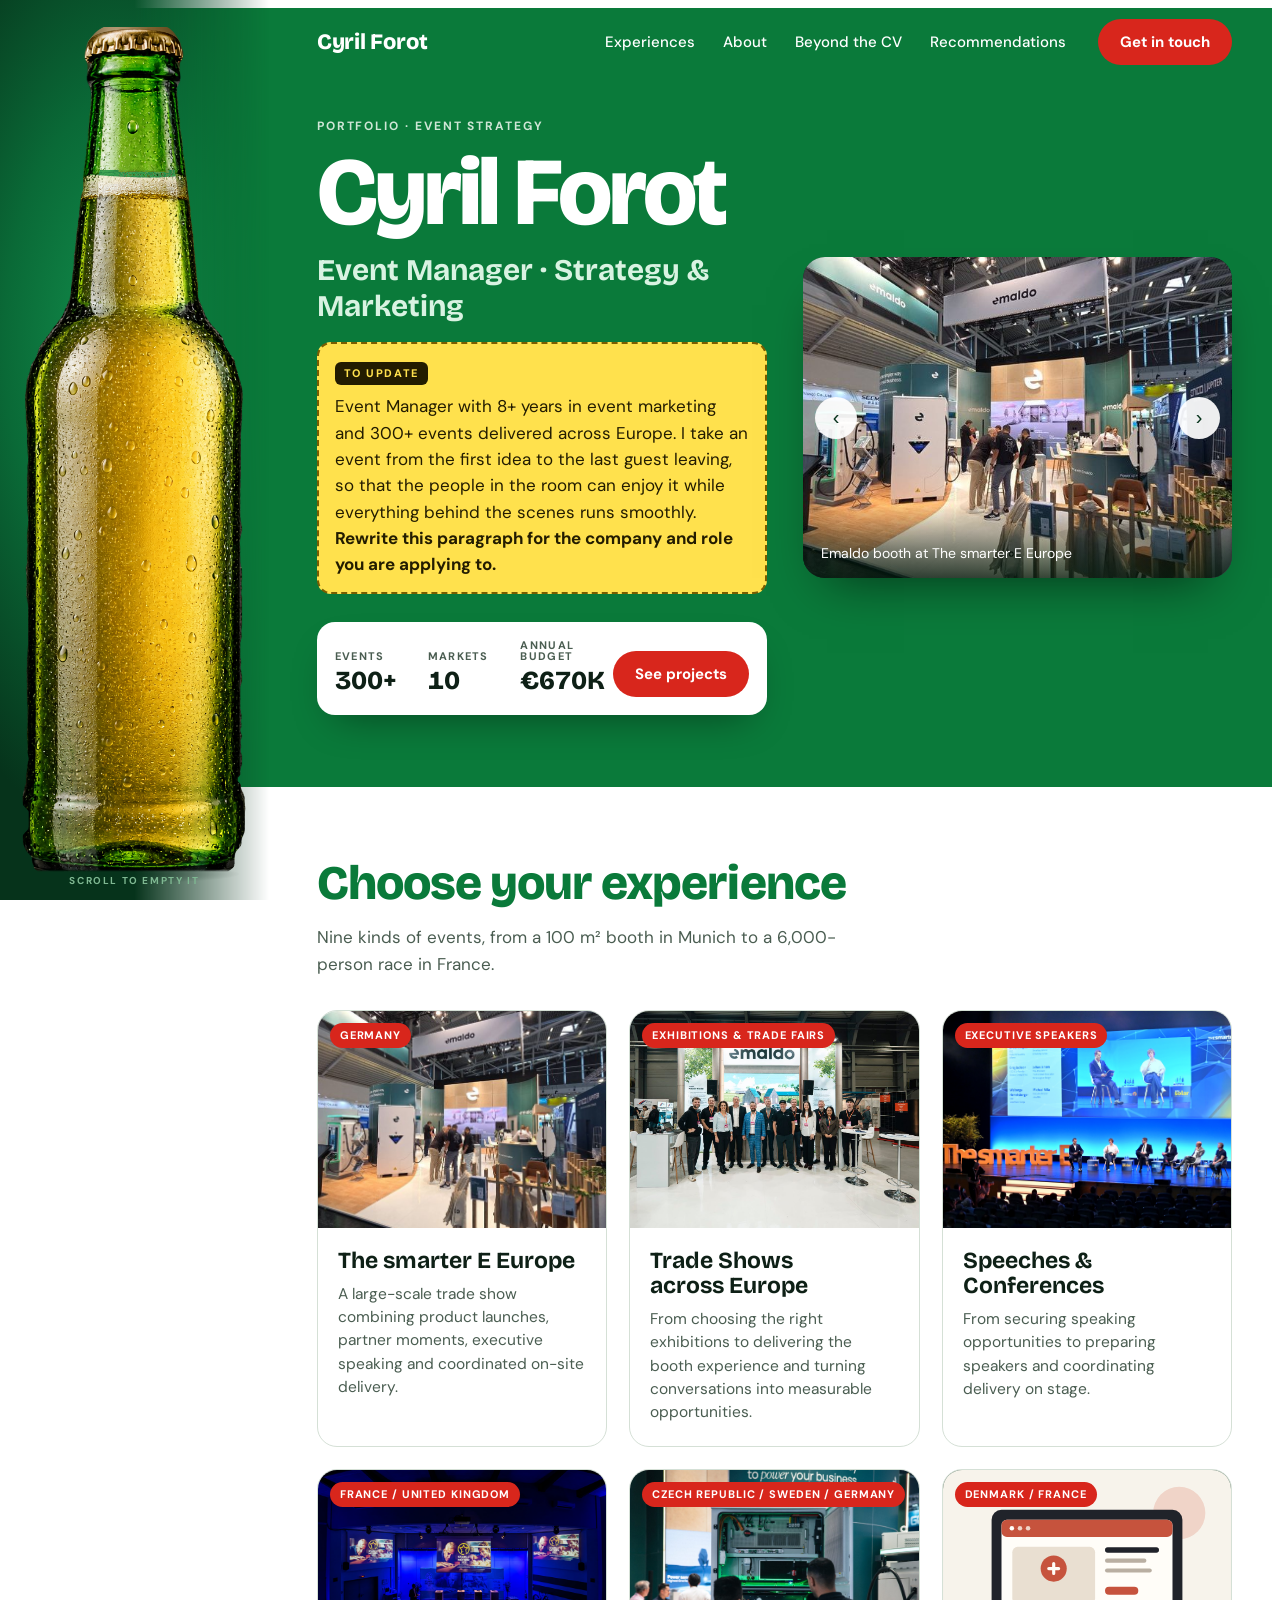
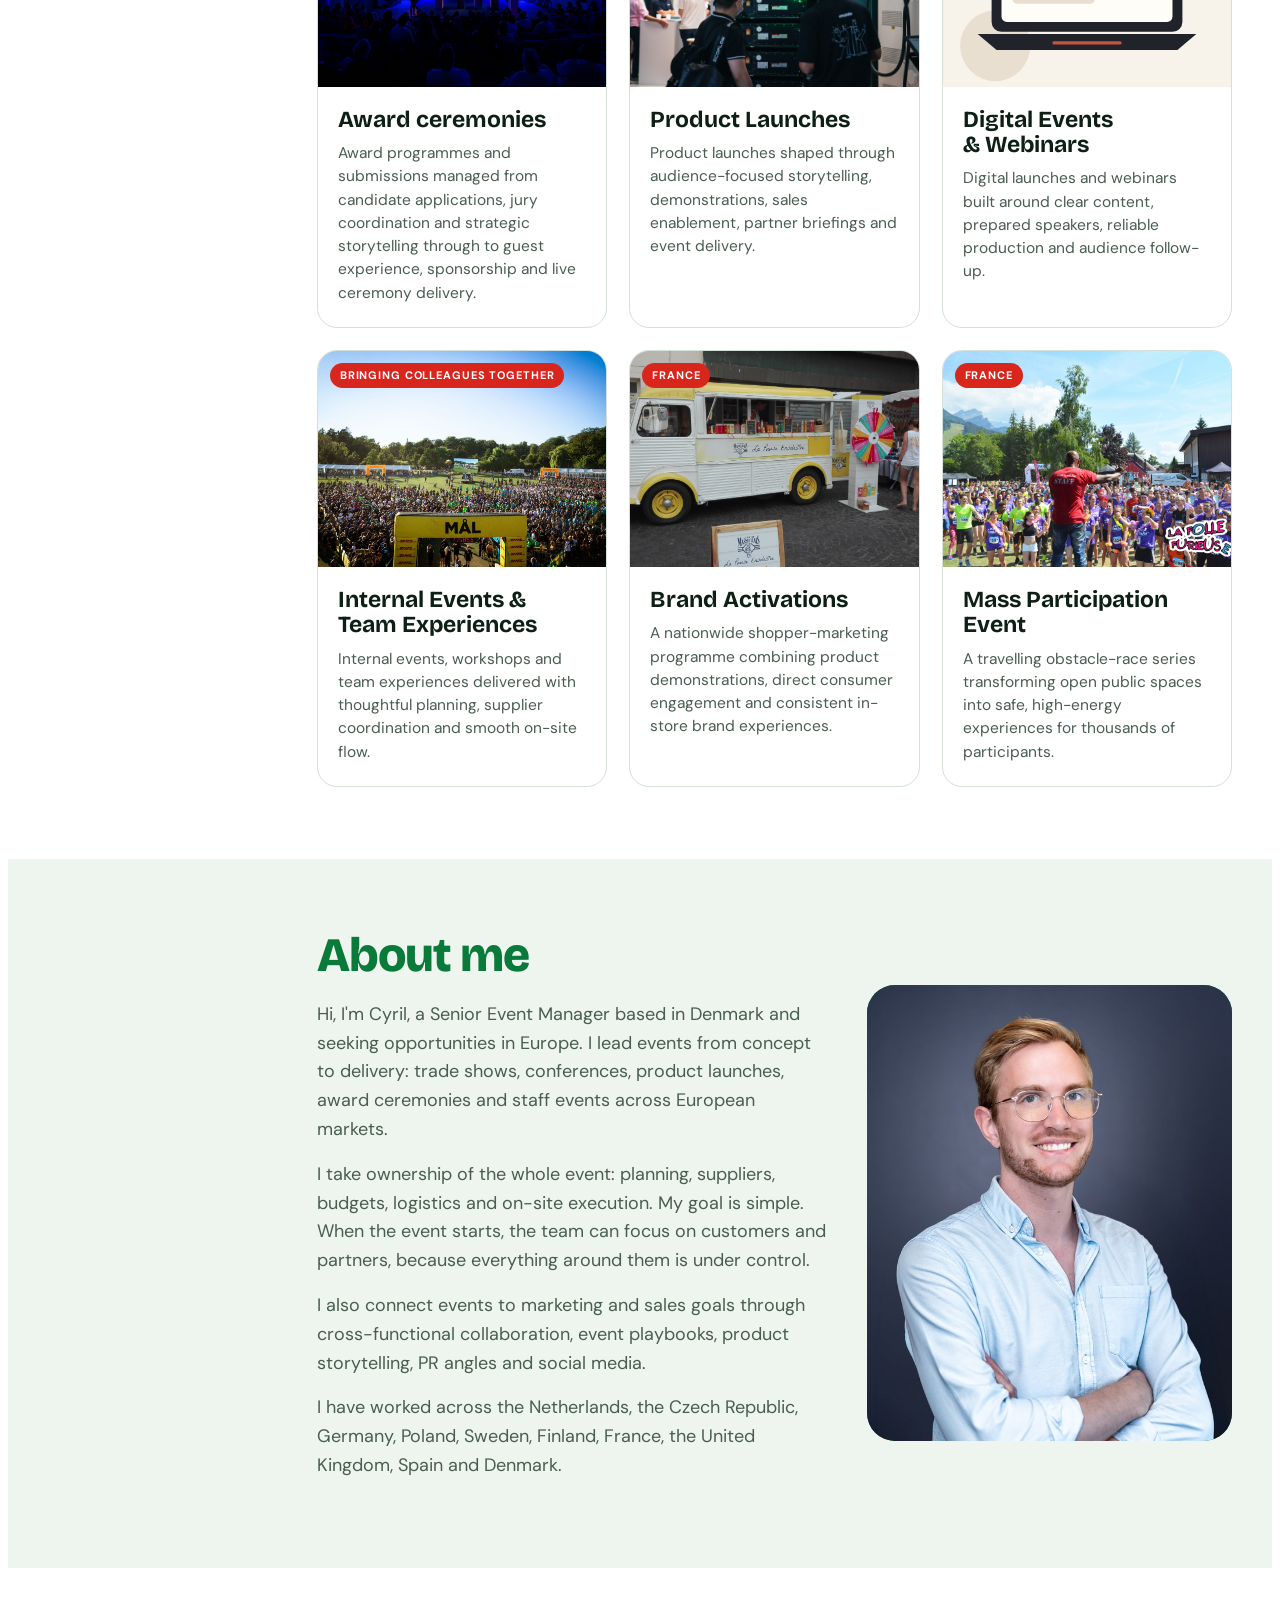
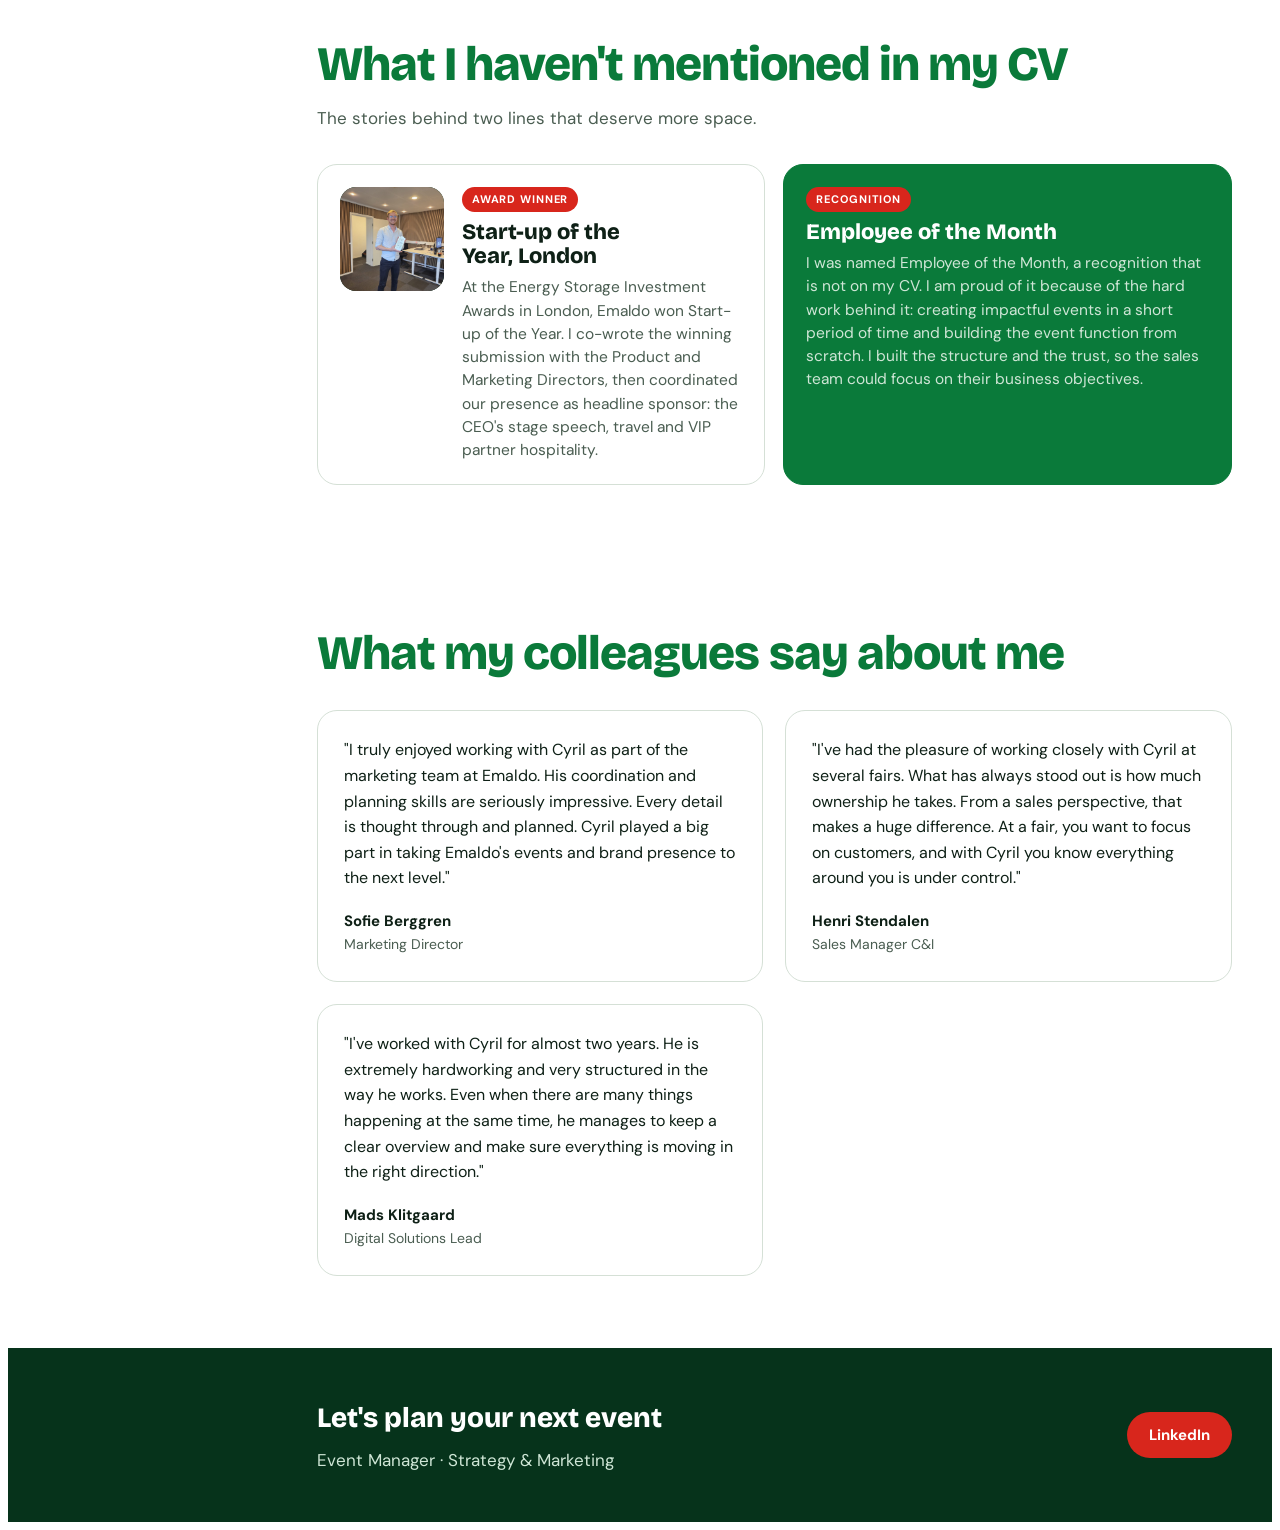
==== index.html @ f9268c8f "Initial commit: portfolio with draining bottle, award cards and noindex Co-Authored-By: Claude Sonne" ====
<!doctype html>
<html lang="en">
<head>
  <meta charset="utf-8">
  <meta name="viewport" content="width=device-width, initial-scale=1, viewport-fit=cover">
  <title>Cyril Forot Portfolio</title>
  <meta name="description" content="">
  <meta name="robots" content="noindex, nofollow">
  <link rel="preconnect" href="https://fonts.googleapis.com">
  <link rel="preconnect" href="https://fonts.gstatic.com" crossorigin>
  <link rel="stylesheet" href="https://fonts.googleapis.com/css2?family=Bricolage+Grotesque:opsz,wght@12..96,500;12..96,700;12..96,800&family=DM+Sans:ital,wght@0,400;0,500;0,700;1,400&display=swap">
  <link rel="stylesheet" href="css/styles.css">
</head>
<body>
  <!-- The bottle. Animated by js/bottle.js.-->
  <aside class="rail" aria-hidden="true">
    <div class="bottle" id="bottle"><canvas id="bc"></canvas></div>
    <span class="rail-hint">Scroll to empty it</span>
  </aside>

  <!-- Everything below is generated from content/site.js by js/render.js -->
  <div class="col">
    <header class="top" id="site-header"></header>
    <main id="top"></main>
    <footer class="end" id="site-footer"></footer>
  </div>

  <div class="lightbox" id="lightbox" role="dialog" aria-modal="true" aria-label="Photo" hidden>
    <img id="lbImg" src="" alt="">
    <button type="button" id="lbClose" aria-label="Close photo">&times;</button>
  </div>

  <script src="content/site.js"></script>
  <script src="js/render.js"></script>
  <script src="js/carousel.js"></script>
  <script src="js/lightbox.js"></script>
  <script src="js/bottle.js"></script>
</body>
</html>
---- css/styles.css ----
/* Cyril Forot portfolio. Layout: a fixed rail on the left holds a tall bottle that drains as the page scrolls; the green and white content column sits to its right. Colours and fonts are the tokens in :root. */
    :root {
    --green: #0a7a3a;
    --green-deep: #06331b;
    --rail: #031a0e;
    --red: #d8261c;
    --bg: #ffffff;
    --bg-tint: #eef4ee;
    --fg: #0e2016;
    --fg-soft: #4a5d51;
    --line: #d5e0d6;
    --card: #ffffff;
    --on-green: #ffffff;
    --on-green-soft: #cfe6d6;
    --font-display: "Bricolage Grotesque", "Arial Narrow", system-ui, sans-serif;
    --font-body: "DM Sans", system-ui, -apple-system, "Segoe UI", sans-serif;
    --rail-w: 84px;
  }
  @media (prefers-color-scheme: dark) {
    :root:not([data-theme="light"]) {
      --bg: #0b140e; --bg-tint: #101d15; --fg: #eaf3ec; --fg-soft: #a5b8aa; --line: #223428; --card: #111f16; --green: #1e9b52;
      color-scheme: dark;
    }
  }
  :root[data-theme="dark"] {
    --bg: #0b140e; --bg-tint: #101d15; --fg: #eaf3ec; --fg-soft: #a5b8aa; --line: #223428; --card: #111f16; --green: #1e9b52;
    color-scheme: dark;
  }
  @media (min-width: 900px) { :root { --rail-w: clamp(220px, 21vw, 320px); } }

  * { box-sizing: border-box; }
  html { scroll-behavior: smooth; }
  body {
    background: var(--bg); color: var(--fg);
    font: 400 17px/1.6 var(--font-body);
    padding-block: 0;
  }
  a { color: inherit; }
  :focus-visible { outline: 3px solid var(--red); outline-offset: 3px; }
  h1, h2, h3 { font-family: var(--font-display); text-wrap: balance; margin: 0; }

  /* ---------- Bottle rail ---------- */
  .rail {
    position: fixed; z-index: 30; top: 0; bottom: 0; left: 0; width: var(--rail-w);
    display: flex; align-items: center; justify-content: center;
    overflow: hidden; pointer-events: none;
  }
  .rail::before {                      /* green glow that dissolves into whatever band is behind it */
    content: ""; position: absolute; inset: 0;
    background:
      radial-gradient(90% 55% at 45% 38%, #12904d 0%, #0a6a37 48%, #06331b 100%),
      var(--green-deep);
    -webkit-mask-image: linear-gradient(to right, #000 50%, transparent 100%);
            mask-image: linear-gradient(to right, #000 50%, transparent 100%);
  }
  .bottle {
    position: relative;
    aspect-ratio: 416 / 1458;          /* the transparent cut-out of the photo */
    height: min(94vh, calc((var(--rail-w) - 16px) * 3.505));
    max-width: calc(var(--rail-w) - 16px);
  }
  .bottle::after {                     /* soft floor shadow */
    content: ""; position: absolute; left: 6%; right: 6%; bottom: -1.2%; height: 2.2%;
    background: radial-gradient(closest-side, rgba(0,0,0,.45), transparent);
    z-index: -1;
  }
  .bottle canvas { position: absolute; inset: 0; width: 100%; height: 100%; display: block; }
  .rail-hint {
    position: absolute; bottom: 14px; left: 0; right: 0; text-align: center;
    font: 700 10px/1 var(--font-body); letter-spacing: .16em; text-transform: uppercase;
    color: #7fb892; display: none;
  }
  @media (min-width: 900px) { .rail-hint { display: block; } }

  /* ---------- Content column ---------- */
  .col { min-width: 0; }
  .wrap {
    max-width: 1100px; margin-inline: auto;
    padding-left: max(16px, env(safe-area-inset-left, 0px));
    padding-right: max(16px, env(safe-area-inset-right, 0px));
  }
  @media (min-width: 900px) { .wrap { padding-inline: 40px; } }

  header.top {
    position: sticky; top: env(safe-area-inset-top, 0px); z-index: 20;
    background: var(--green); color: var(--on-green);
  }
  header.top .wrap { display: flex; align-items: center; gap: 20px; min-height: 68px; }
  .brand { font: 800 22px/1 var(--font-display); letter-spacing: -.01em; text-decoration: none; margin-right: auto; white-space: nowrap; }
  nav.main { display: none; gap: 4px; }
  nav.main a { text-decoration: none; font-weight: 500; font-size: 15px; padding: 8px 12px; border-radius: 999px; }
  nav.main a:hover { background: rgba(255,255,255,.14); }
  @media (min-width: 760px) { nav.main { display: flex; } }
  .pill {
    display: inline-flex; align-items: center; justify-content: center;
    background: var(--red); color: #fff; text-decoration: none; font-weight: 700; font-size: 15px;
    padding: 11px 22px; border-radius: 999px; border: 0; cursor: pointer; white-space: nowrap;
    transition: transform .2s ease, filter .2s ease;
  }
  .pill:hover { transform: translateY(-2px); filter: brightness(1.08); }
  .pill.ghost { background: transparent; color: var(--green); border: 2px solid var(--green); padding: 9px 20px; }
  :root[data-theme="dark"] .pill.ghost { color: #7fe0a6; border-color: #7fe0a6; }
  @media (prefers-color-scheme: dark) { :root:not([data-theme="light"]) .pill.ghost { color: #7fe0a6; border-color: #7fe0a6; } }

  /* ---------- Hero ---------- */
  .hero { background: var(--green); color: var(--on-green); padding-block: 44px 72px; position: relative; }
  .hero .wrap { display: grid; gap: 36px; grid-template-columns: minmax(0, 1fr); align-items: center; }
  @media (min-width: 1000px) { .hero .wrap { grid-template-columns: minmax(0, 1.05fr) minmax(0, 1fr); } }
  .eyebrow { font: 700 12px/1 var(--font-body); letter-spacing: .16em; text-transform: uppercase; color: var(--on-green-soft); margin: 0 0 16px; }
  .hero h1 { font-size: clamp(46px, 7.6vw, 96px); line-height: .94; font-weight: 800; letter-spacing: -.03em; }
  .hero .tag { font: 700 clamp(20px, 2.6vw, 30px)/1.2 var(--font-display); margin: 14px 0 18px; color: #d9f3e2; }
  .hero p.lead { max-width: 52ch; color: var(--on-green-soft); font-size: 18px; margin: 0 0 28px; }

  .finder {
    background: var(--card); color: var(--fg); border-radius: 18px; padding: 18px;
    display: grid; gap: 14px; grid-template-columns: repeat(3, minmax(0, 1fr)) auto; align-items: end;
    box-shadow: 0 18px 40px -18px rgba(0,0,0,.45); max-width: 640px;
  }
  .finder .f span { display: block; font: 700 11px/1 var(--font-body); letter-spacing: .12em; text-transform: uppercase; color: var(--fg-soft); margin-bottom: 6px; }
  .finder .f strong { font: 800 26px/1 var(--font-display); font-variant-numeric: tabular-nums; }
  @media (max-width: 620px) { .finder { grid-template-columns: repeat(3, minmax(0, 1fr)); } .finder .pill { grid-column: 1 / -1; } }

  .carousel { position: relative; border-radius: 22px; overflow: hidden; aspect-ratio: 4 / 3; background: var(--green-deep); box-shadow: 0 24px 50px -24px rgba(0,0,0,.6); max-width: 100%; }
  .carousel figure { margin: 0; position: absolute; inset: 0; opacity: 0; transition: opacity .7s ease; }
  .carousel figure.on { opacity: 1; }
  .carousel img { width: 100%; height: 100%; object-fit: cover; display: block; }
  .carousel figcaption { position: absolute; left: 0; right: 0; bottom: 0; padding: 36px 18px 14px; background: linear-gradient(to top, rgba(3,26,14,.8), transparent); color: #fff; font-size: 14px; }
  .carousel .ctl { position: absolute; top: 50%; transform: translateY(-50%); width: 42px; height: 42px; border-radius: 50%; border: 0; background: rgba(255,255,255,.92); color: #06331b; font-size: 20px; cursor: pointer; }
  .carousel .prev { left: 12px; } .carousel .next { right: 12px; }

  /* ---------- Sections ---------- */
  section.block { padding-block: 72px; }
  section.tint { background: var(--bg-tint); }
  .head { display: flex; align-items: end; justify-content: space-between; gap: 16px; flex-wrap: wrap; margin-bottom: 32px; }
  .head h2 { font-size: clamp(30px, 4.4vw, 48px); line-height: 1.02; font-weight: 800; letter-spacing: -.02em; color: var(--green); }
  :root[data-theme="dark"] .head h2 { color: #6fdc9b; }
  @media (prefers-color-scheme: dark) { :root:not([data-theme="light"]) .head h2 { color: #6fdc9b; } }
  .head.tight { margin-bottom: 20px; }
  .head p { margin: 0; color: var(--fg-soft); max-width: 46ch; }

  .cards { display: grid; gap: 22px; grid-template-columns: repeat(auto-fill, minmax(min(100%, 270px), 1fr)); }
  .card { display: flex; flex-direction: column; background: var(--card); border: 1px solid var(--line); border-radius: 20px; overflow: hidden; min-width: 0; transition: transform .25s ease, box-shadow .25s ease; }
  .card:hover { transform: translateY(-4px); box-shadow: 0 18px 30px -20px rgba(6,51,27,.5); }
  .card .ph { position: relative; aspect-ratio: 4 / 3; background: var(--green-deep); overflow: hidden; }
  .card .ph img { width: 100%; height: 100%; object-fit: cover; display: block; transition: transform .5s ease; }
  .card:hover .ph img { transform: scale(1.05); }
  .badge { position: absolute; left: 12px; top: 12px; background: var(--red); color: #fff; font: 700 11px/1 var(--font-body); letter-spacing: .08em; text-transform: uppercase; padding: 7px 10px; border-radius: 999px; max-width: calc(100% - 24px); }
  .card .bd { display: flex; flex-direction: column; gap: 10px; padding: 20px 20px 22px; flex: 1; }
  .card h3 { font-size: 23px; line-height: 1.1; font-weight: 700; }
  .card p { margin: 0; color: var(--fg-soft); font-size: 15.5px; line-height: 1.5; }
  .card .acts { margin-top: auto; padding-top: 10px; display: flex; gap: 10px; flex-wrap: wrap; }

  .about { display: grid; gap: 40px; grid-template-columns: minmax(0, 1fr); align-items: center; }
  @media (min-width: 900px) { .about { grid-template-columns: minmax(0, 1.4fr) minmax(0, 1fr); } }
  .about p { margin: 0 0 16px; color: var(--fg-soft); font-size: 18px; max-width: 62ch; }
  .portrait { border-radius: 28px; overflow: hidden; aspect-ratio: 4 / 5; max-width: 380px; background: var(--green); }
  .portrait img { width: 100%; height: 100%; object-fit: cover; object-position: top; display: block; }

  .todo { background: #ffe14d; color: #231c00; border: 2px dashed #7a5d00; border-radius: 14px; padding: 14px 16px; margin: 0 0 28px; max-width: 60ch; }
  .todo p { margin: 8px 0 0; font-size: 17px; line-height: 1.55; color: #231c00; }
  .todo em { font-weight: 700; font-style: normal; }
  .todo-tag { display: inline-block; background: #231c00; color: #ffe14d; font: 800 11px/1 var(--font-body); letter-spacing: .14em; padding: 6px 9px; border-radius: 6px; }
  .todo.small { margin: 8px 0 0; padding: 10px 12px; }
  .todo.small p { font-size: 15px; margin-top: 6px; }

  .beyond { display: grid; gap: 18px; grid-template-columns: minmax(0, 1fr); align-items: stretch; }
  @media (min-width: 760px) { .beyond { grid-template-columns: repeat(2, minmax(0, 1fr)); } }
  .story, .honor { background: var(--card); border: 1px solid var(--line); border-radius: 20px; min-width: 0; padding: 22px; display: flex; gap: 18px; align-items: flex-start; }
  .story-ph { width: 104px; height: 104px; flex: none; border-radius: 16px; overflow: hidden; background: var(--green-deep); }
  .story-ph img { width: 100%; height: 100%; object-fit: cover; display: block; }
  .story-bd { display: flex; flex-direction: column; gap: 8px; align-items: flex-start; min-width: 0; }
  .story h3, .honor h3 { font-size: 22px; line-height: 1.1; font-weight: 800; }
  .story p, .honor p { margin: 0; color: var(--fg-soft); font-size: 15.5px; line-height: 1.5; }
  .honor { background: var(--green); border-color: var(--green); }
  .honor h3 { color: #fff; }
  .honor p { color: var(--on-green-soft); }
  .story .badge, .honor .badge { position: static; }
  @media (max-width: 480px) { .story, .honor { flex-direction: column; } }
  .zoom { display: block; width: 100%; height: 100%; padding: 0; border: 0; background: none; cursor: zoom-in; }
  .lightbox { position: fixed; inset: 0; z-index: 100; display: none; align-items: center; justify-content: center; padding: 16px; background: rgba(3, 15, 8, .9); cursor: zoom-out; }
  .lightbox.open { display: flex; }
  .lightbox img { max-width: min(100%, 900px); max-height: 100%; object-fit: contain; border-radius: 16px; box-shadow: 0 30px 80px rgba(0,0,0,.6); }
  .lightbox button { position: absolute; top: max(16px, env(safe-area-inset-top, 0px)); right: max(16px, env(safe-area-inset-right, 0px)); width: 44px; height: 44px; border-radius: 50%; border: 0; background: rgba(255,255,255,.92); color: #06331b; font-size: 24px; cursor: pointer; }

  .quotes { display: grid; gap: 22px; grid-template-columns: repeat(auto-fill, minmax(min(100%, 320px), 1fr)); }
  .quote { background: var(--card); border: 1px solid var(--line); border-radius: 20px; padding: 26px; margin: 0; min-width: 0; display: flex; flex-direction: column; gap: 18px; }
  .quote blockquote { margin: 0; font-size: 16px; line-height: 1.6; }
  .quote figcaption { margin-top: auto; font-size: 14px; color: var(--fg-soft); }
  .quote figcaption b { color: var(--fg); display: block; font-size: 15px; }

  footer.end { background: var(--green-deep); color: var(--on-green-soft); padding-block: 48px; }
  footer.end .wrap { display: flex; flex-wrap: wrap; gap: 20px; align-items: center; justify-content: space-between; }
  footer.end h2 { color: #fff; font-size: 28px; font-weight: 800; }
  footer.end p { margin: 6px 0 0; }

  /* Bands run full width, so their colour continues under the bottle rail. */
  header.top, .hero, .block, footer.end { padding-left: var(--rail-w); }

  @media (prefers-reduced-motion: reduce) {
    html { scroll-behavior: auto; }
    .card, .card .ph img, .carousel figure, .pill { transition: none; }
  }
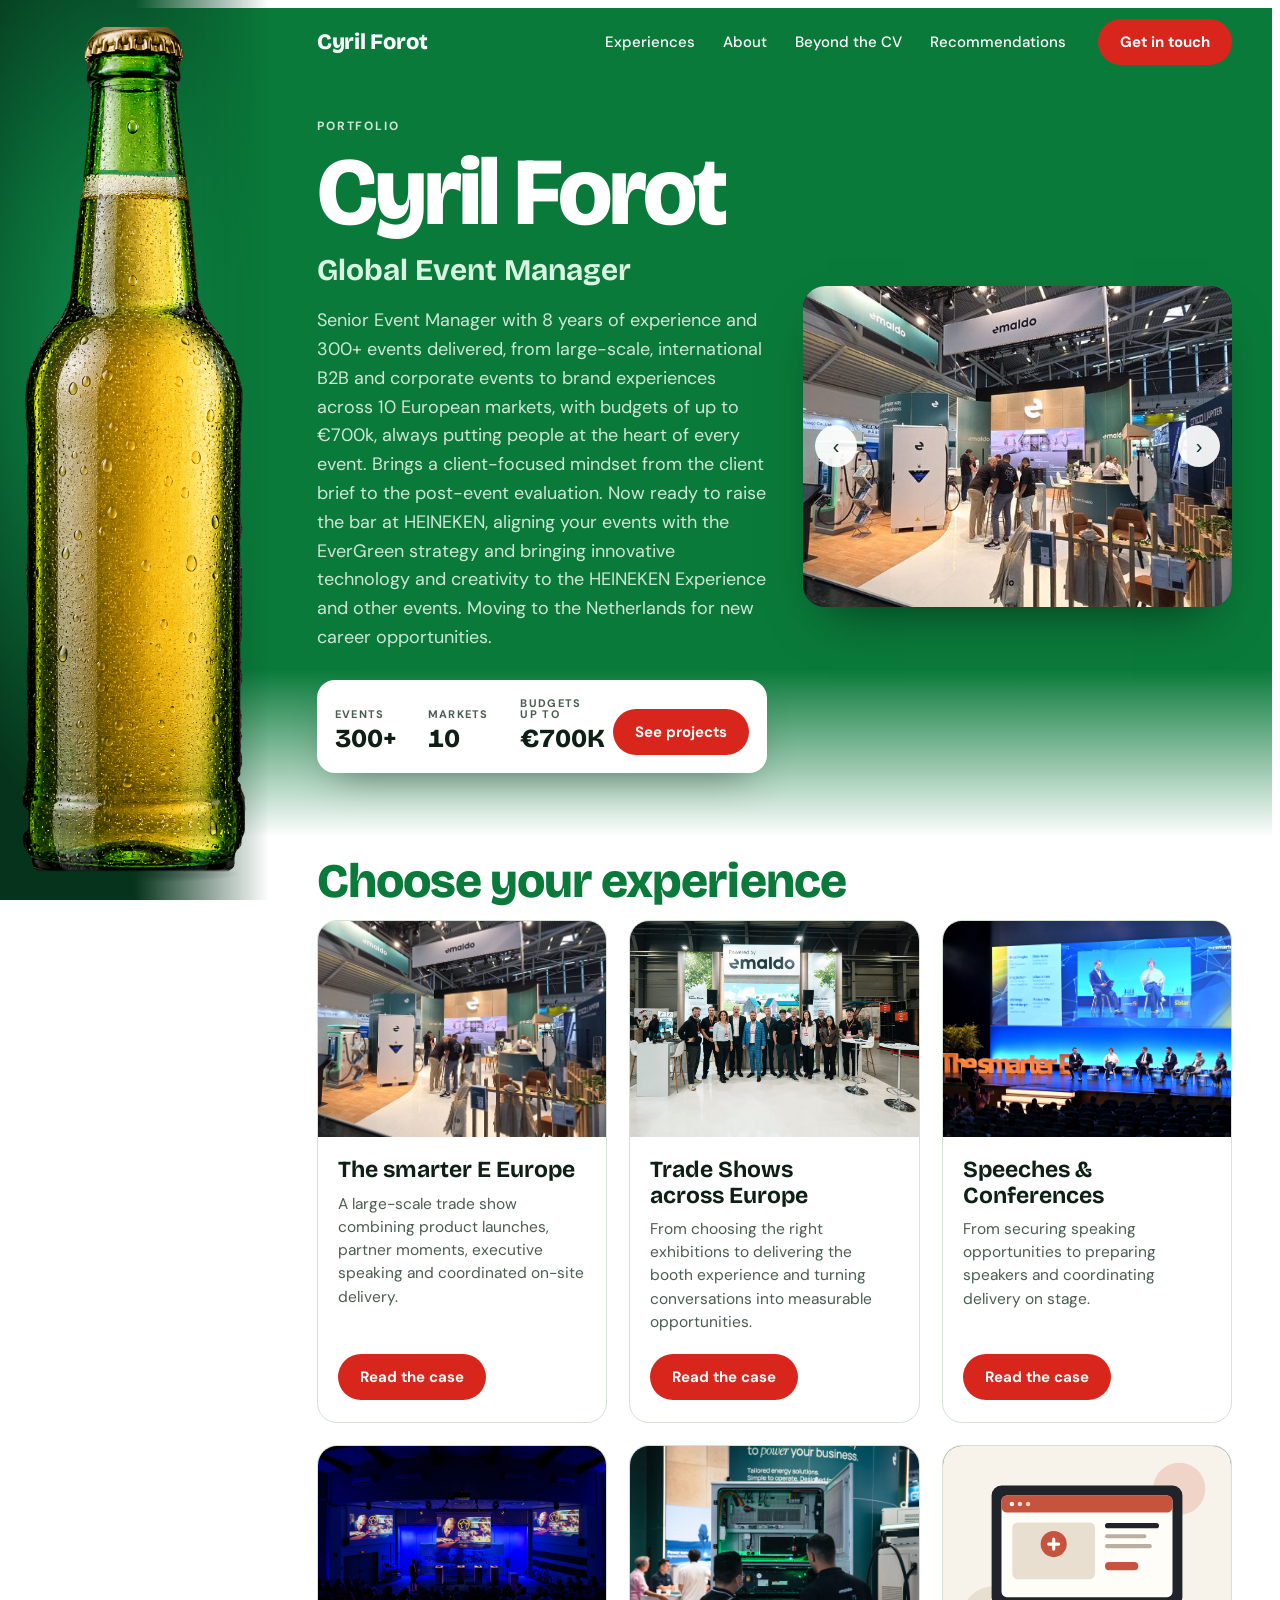
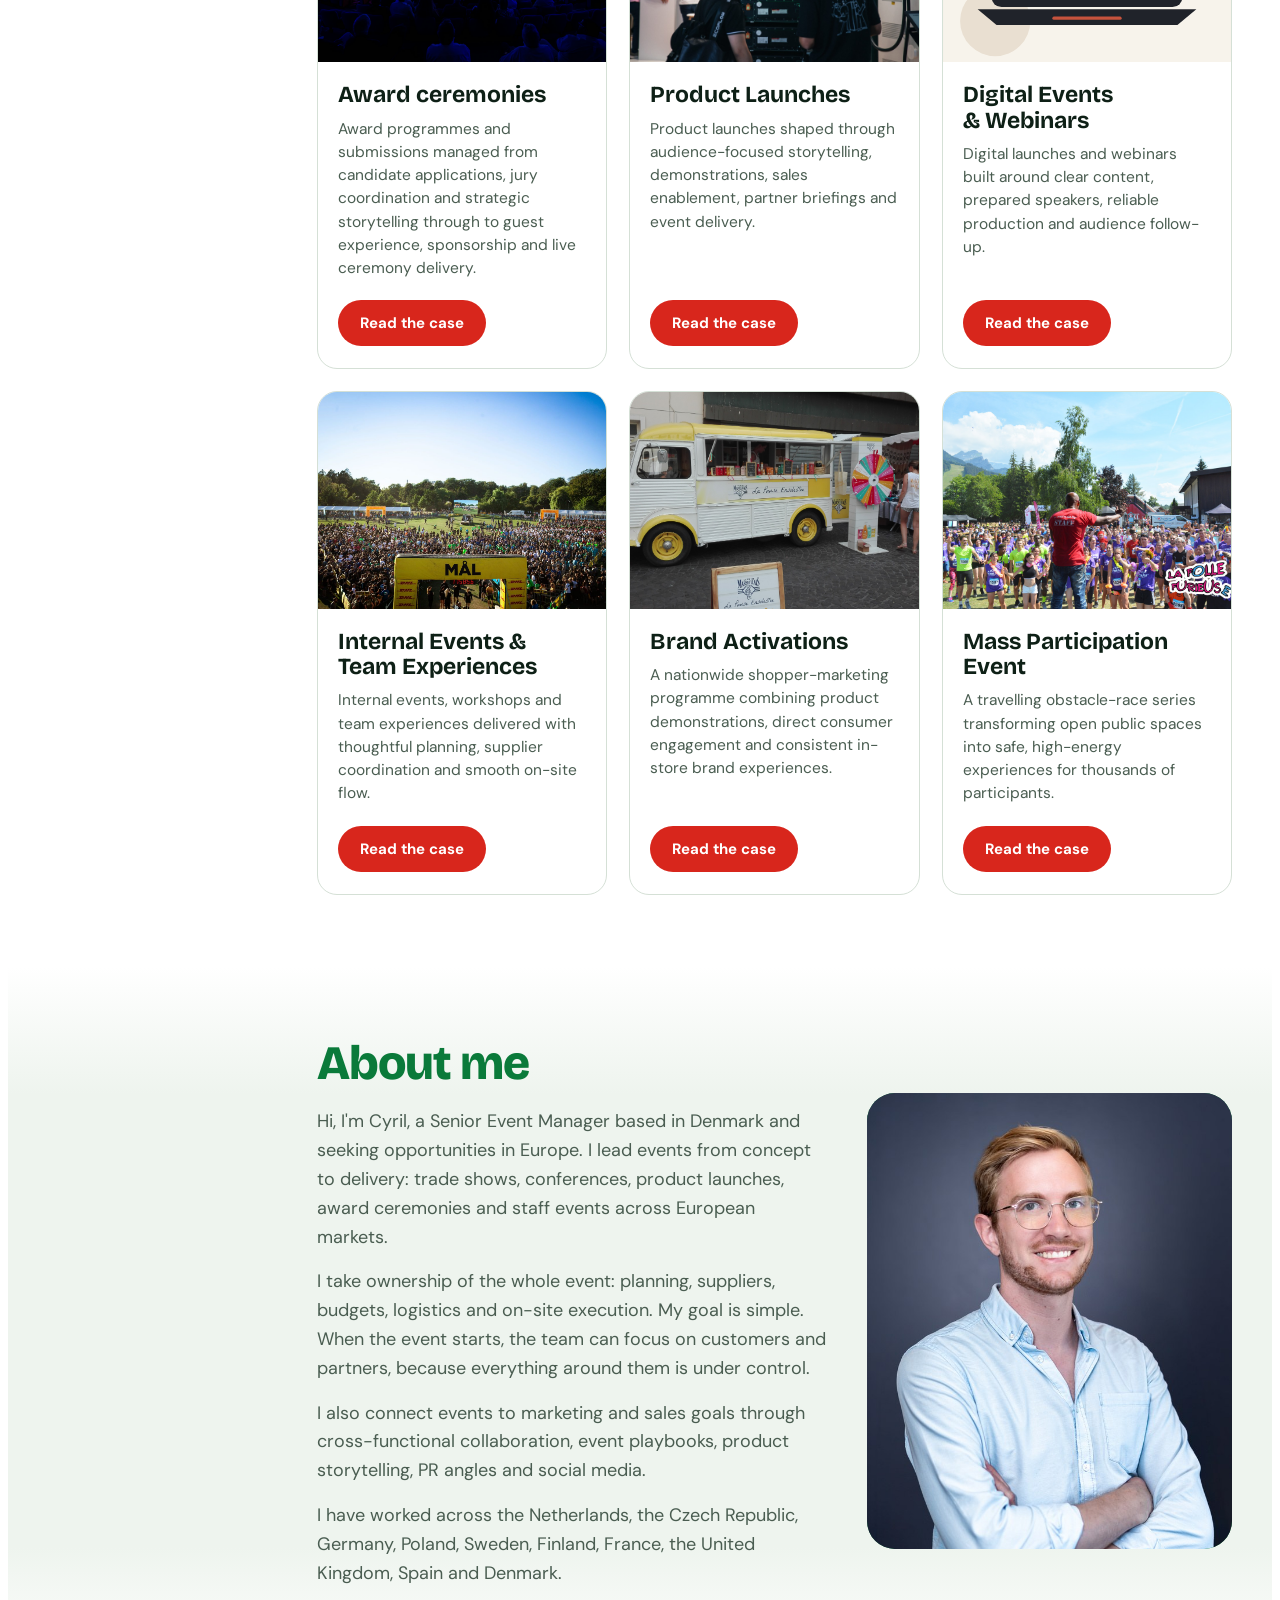
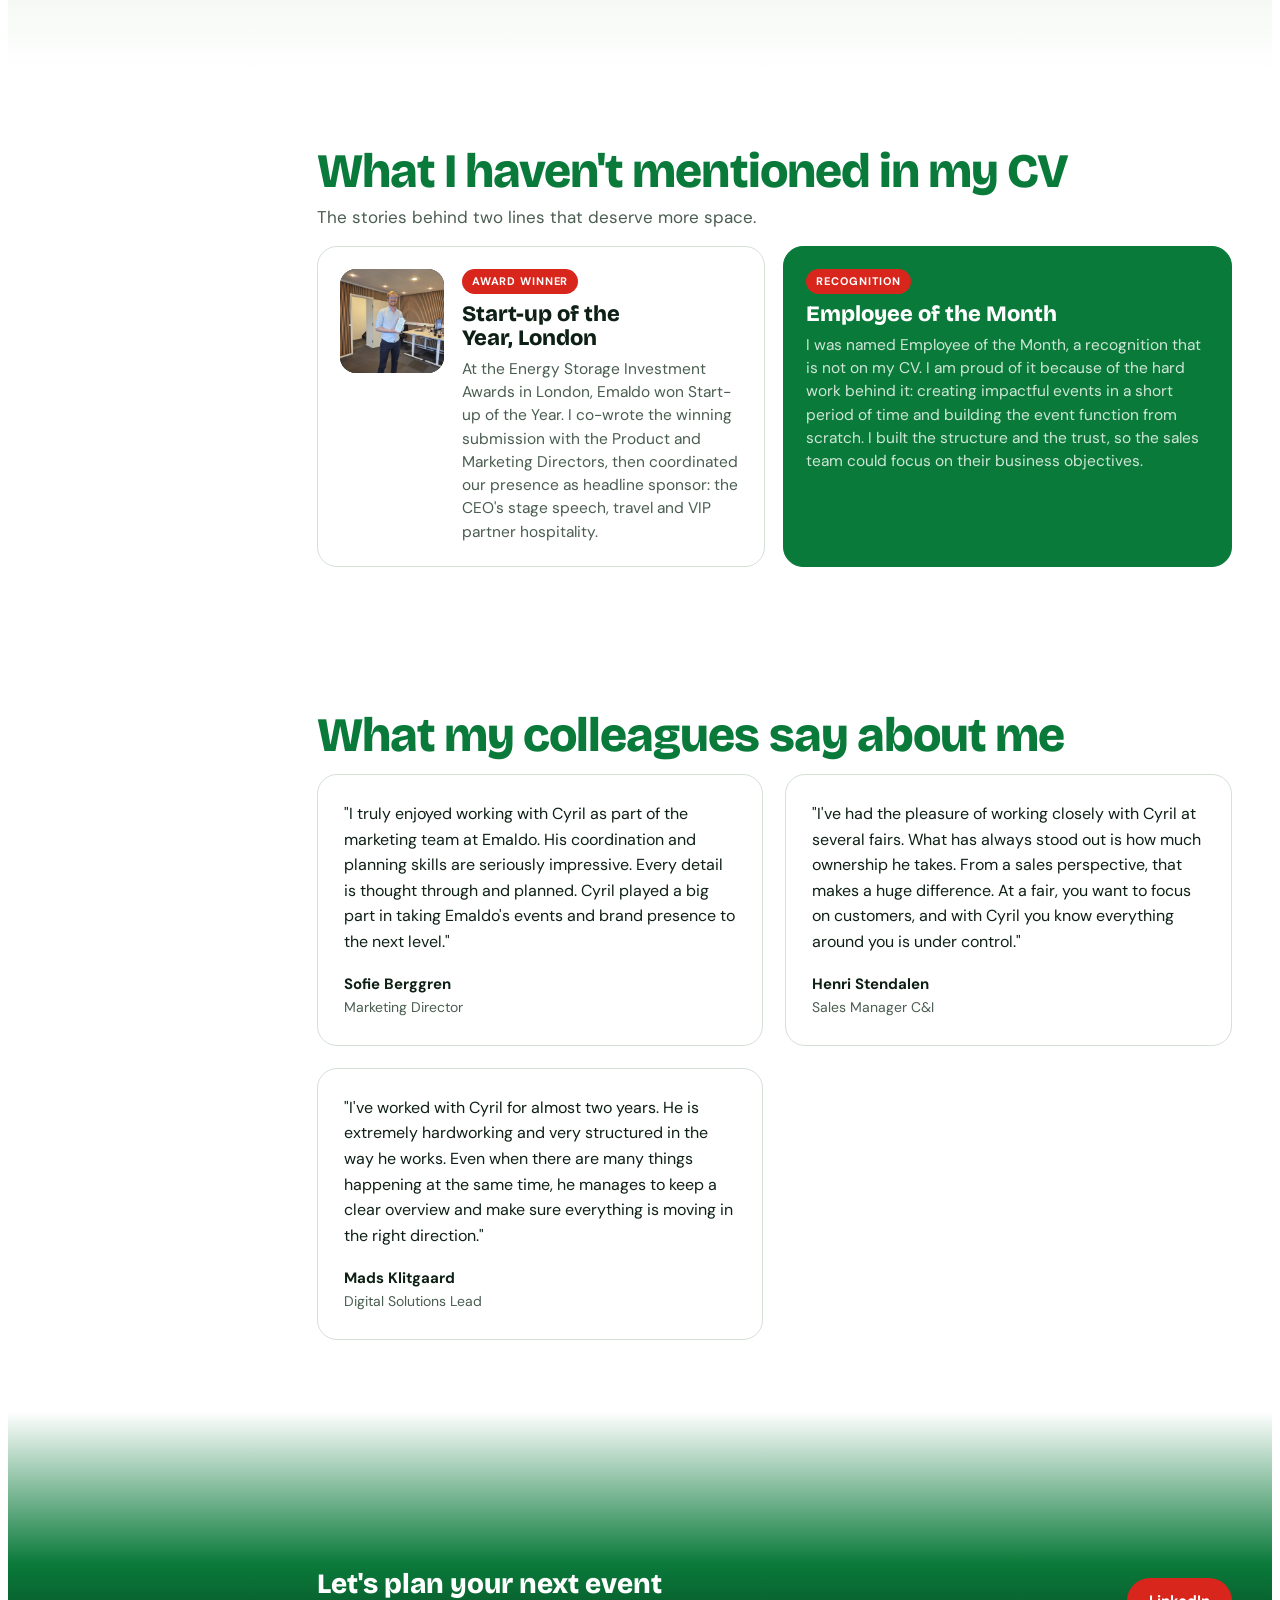
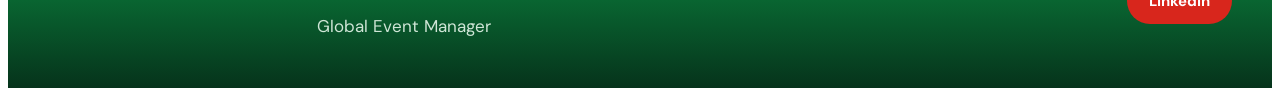
==== commit 40435eaf: "Add project pages, summary, tighter layout and gradient background Co-Authored-By: Claude Sonnet 5.5" ====
--- a/index.html
+++ b/index.html
@@ -15,7 +15,6 @@
   <!-- The bottle. Animated by js/bottle.js.-->
   <aside class="rail" aria-hidden="true">
     <div class="bottle" id="bottle"><canvas id="bc"></canvas></div>
-    <span class="rail-hint">Scroll to empty it</span>
   </aside>
 
   <!-- Everything below is generated from content/site.js by js/render.js -->
--- a/css/styles.css
+++ b/css/styles.css
@@ -65,12 +65,6 @@
     z-index: -1;
   }
   .bottle canvas { position: absolute; inset: 0; width: 100%; height: 100%; display: block; }
-  .rail-hint {
-    position: absolute; bottom: 14px; left: 0; right: 0; text-align: center;
-    font: 700 10px/1 var(--font-body); letter-spacing: .16em; text-transform: uppercase;
-    color: #7fb892; display: none;
-  }
-  @media (min-width: 900px) { .rail-hint { display: block; } }
 
   /* ---------- Content column ---------- */
   .col { min-width: 0; }
@@ -103,7 +97,7 @@
   @media (prefers-color-scheme: dark) { :root:not([data-theme="light"]) .pill.ghost { color: #7fe0a6; border-color: #7fe0a6; } }
 
   /* ---------- Hero ---------- */
-  .hero { background: var(--green); color: var(--on-green); padding-block: 44px 72px; position: relative; }
+  .hero { background: linear-gradient(to bottom, var(--green) 0%, var(--green) 78%, var(--bg) 100%); color: var(--on-green); padding-block: 44px 64px; position: relative; }
   .hero .wrap { display: grid; gap: 36px; grid-template-columns: minmax(0, 1fr); align-items: center; }
   @media (min-width: 1000px) { .hero .wrap { grid-template-columns: minmax(0, 1.05fr) minmax(0, 1fr); } }
   .eyebrow { font: 700 12px/1 var(--font-body); letter-spacing: .16em; text-transform: uppercase; color: var(--on-green-soft); margin: 0 0 16px; }
@@ -130,8 +124,9 @@
 
   /* ---------- Sections ---------- */
   section.block { padding-block: 72px; }
-  section.tint { background: var(--bg-tint); }
-  .head { display: flex; align-items: end; justify-content: space-between; gap: 16px; flex-wrap: wrap; margin-bottom: 32px; }
+  #projects.block { padding-top: 20px; }
+  section.tint { background: linear-gradient(to bottom, var(--bg) 0%, var(--bg-tint) 18%, var(--bg-tint) 82%, var(--bg) 100%); }
+  .head { display: flex; align-items: end; justify-content: space-between; gap: 8px 16px; flex-wrap: wrap; margin-bottom: 14px; }
   .head h2 { font-size: clamp(30px, 4.4vw, 48px); line-height: 1.02; font-weight: 800; letter-spacing: -.02em; color: var(--green); }
   :root[data-theme="dark"] .head h2 { color: #6fdc9b; }
   @media (prefers-color-scheme: dark) { :root:not([data-theme="light"]) .head h2 { color: #6fdc9b; } }
@@ -188,7 +183,7 @@
   .quote figcaption { margin-top: auto; font-size: 14px; color: var(--fg-soft); }
   .quote figcaption b { color: var(--fg); display: block; font-size: 15px; }
 
-  footer.end { background: var(--green-deep); color: var(--on-green-soft); padding-block: 48px; }
+  footer.end { background: linear-gradient(to bottom, var(--bg) 0%, var(--green) 55%, var(--green-deep) 100%); color: var(--on-green-soft); padding-block: 150px 48px; }
   footer.end .wrap { display: flex; flex-wrap: wrap; gap: 20px; align-items: center; justify-content: space-between; }
   footer.end h2 { color: #fff; font-size: 28px; font-weight: 800; }
   footer.end p { margin: 6px 0 0; }
@@ -200,3 +195,61 @@
     html { scroll-behavior: auto; }
     .card, .card .ph img, .carousel figure, .pill { transition: none; }
   }
+
+  /* ---------- Project pages (project.html) ---------- */
+  .phero { background: linear-gradient(to bottom, var(--green) 0%, var(--green) 72%, var(--bg) 100%); color: var(--on-green); padding-block: 40px 110px; padding-left: var(--rail-w); }
+  .phero .wrap { max-width: 900px; }
+  .phero h1 { font-size: clamp(38px, 6.4vw, 78px); line-height: .98; font-weight: 800; letter-spacing: -.03em; margin: 10px 0 18px; }
+  .phero .eyebrow { margin: 22px 0 0; }
+  .back { display: inline-block; color: var(--on-green); text-decoration: none; font-weight: 700; font-size: 15px; padding: 8px 14px; border-radius: 999px; background: rgba(255,255,255,.14); }
+  .back:hover { background: rgba(255,255,255,.24); }
+  .tags { list-style: none; margin: 0 0 18px; padding: 0; display: flex; flex-wrap: wrap; gap: 8px; }
+  .tags li { background: rgba(255,255,255,.16); border: 1px solid rgba(255,255,255,.28); border-radius: 999px; padding: 6px 14px; font-size: 14px; }
+  .phero .intro { max-width: 60ch; font-size: 19px; color: var(--on-green-soft); margin: 0; }
+
+  .pbody { padding-block: 24px 80px; padding-left: var(--rail-w); }
+  .wrap.narrow { max-width: 900px; }
+  .ph2 { font-size: clamp(28px, 3.6vw, 40px); line-height: 1.05; font-weight: 800; letter-spacing: -.02em; color: var(--green); margin: 48px 0 18px; }
+  .ph2.sub { font-size: clamp(22px, 2.6vw, 28px); }
+  .ph2.top-gap { margin-top: 64px; }
+  :root[data-theme="dark"] .ph2 { color: #6fdc9b; }
+  @media (prefers-color-scheme: dark) { :root:not([data-theme="light"]) .ph2 { color: #6fdc9b; } }
+  .prose p, .prose-p { margin: 0 0 16px; color: var(--fg-soft); font-size: 18px; max-width: 65ch; }
+  .lead-p { margin: 0 0 16px; font-size: 20px; max-width: 62ch; }
+  .lead-p.accent { color: var(--green); font-weight: 500; }
+  .pfig { margin: 0 0 32px; }
+  .pfig figcaption, .pgrid figcaption { margin-top: 10px; font-size: 14px; color: var(--fg-soft); }
+  .zoom.wide { border-radius: 22px; overflow: hidden; background: var(--green-deep); box-shadow: 0 24px 50px -28px rgba(6,51,27,.6); }
+  .zoom.wide img { width: 100%; max-height: 520px; object-fit: cover; display: block; }
+  .zoom.tile { border-radius: 16px; overflow: hidden; background: var(--green-deep); aspect-ratio: 4 / 3; }
+  .zoom.tile img { width: 100%; height: 100%; object-fit: cover; display: block; transition: transform .5s ease; }
+  .zoom.tile:hover img { transform: scale(1.05); }
+  .pgrid { display: grid; gap: 16px; grid-template-columns: minmax(0, 1fr); margin: 32px 0; }
+  .pgrid.tight { margin: 16px 0 0; }
+  .pgrid figure, .pgrid div { margin: 0; min-width: 0; }
+  @media (min-width: 640px) { .pgrid.c2 { grid-template-columns: repeat(2, minmax(0, 1fr)); } .pgrid.c3 { grid-template-columns: repeat(3, minmax(0, 1fr)); } }
+  .outcome { margin: 40px 0; padding: 28px; background: var(--bg-tint); border: 1px solid var(--line); border-radius: 22px; }
+  .outcome h2 { font-size: 24px; font-weight: 800; color: var(--green); margin-bottom: 10px; }
+  :root[data-theme="dark"] .outcome h2 { color: #6fdc9b; }
+  @media (prefers-color-scheme: dark) { :root:not([data-theme="light"]) .outcome h2 { color: #6fdc9b; } }
+  .outcome p { margin: 0; font-size: 19px; }
+  .outcome p.note { margin-top: 14px; font-size: 14px; color: var(--fg-soft); }
+  .glance { margin: 40px 0; padding: 28px; background: var(--green); color: #fff; border-radius: 22px; }
+  .glance-head { display: flex; flex-wrap: wrap; justify-content: space-between; align-items: end; gap: 10px; margin-bottom: 22px; }
+  .glance-head h2 { font-size: 30px; font-weight: 800; color: #fff; }
+  .glance-head span { color: var(--on-green-soft); font-size: 15px; }
+  .eyebrow.dark { color: var(--on-green-soft); margin: 0 0 8px; }
+  .glance-grid { display: grid; gap: 18px; grid-template-columns: repeat(2, minmax(0, 1fr)); }
+  @media (min-width: 640px) { .glance-grid { grid-template-columns: repeat(4, minmax(0, 1fr)); } }
+  .glance-grid strong { display: block; font: 800 38px/1 var(--font-display); font-variant-numeric: tabular-nums; }
+  .glance-grid span { display: block; margin-top: 6px; font-size: 14px; color: var(--on-green-soft); }
+  .pcase { margin-top: 40px; padding-top: 8px; border-top: 1px solid var(--line); }
+  .bullets { margin: 0; padding-left: 20px; display: grid; gap: 12px; color: var(--fg-soft); font-size: 17px; }
+  .pfoot { display: flex; flex-wrap: wrap; align-items: center; justify-content: space-between; gap: 16px; margin-top: 64px; padding-top: 28px; border-top: 1px solid var(--line); }
+
+  /* Whole card opens its project page. */
+  .card { position: relative; }
+  .card h3 a { color: inherit; text-decoration: none; }
+  .card h3 a::after { content: ""; position: absolute; inset: 0; z-index: 1; }
+  .card .acts { position: relative; z-index: 2; }
+  .pfoot .pill { white-space: normal; text-align: center; max-width: 100%; }
